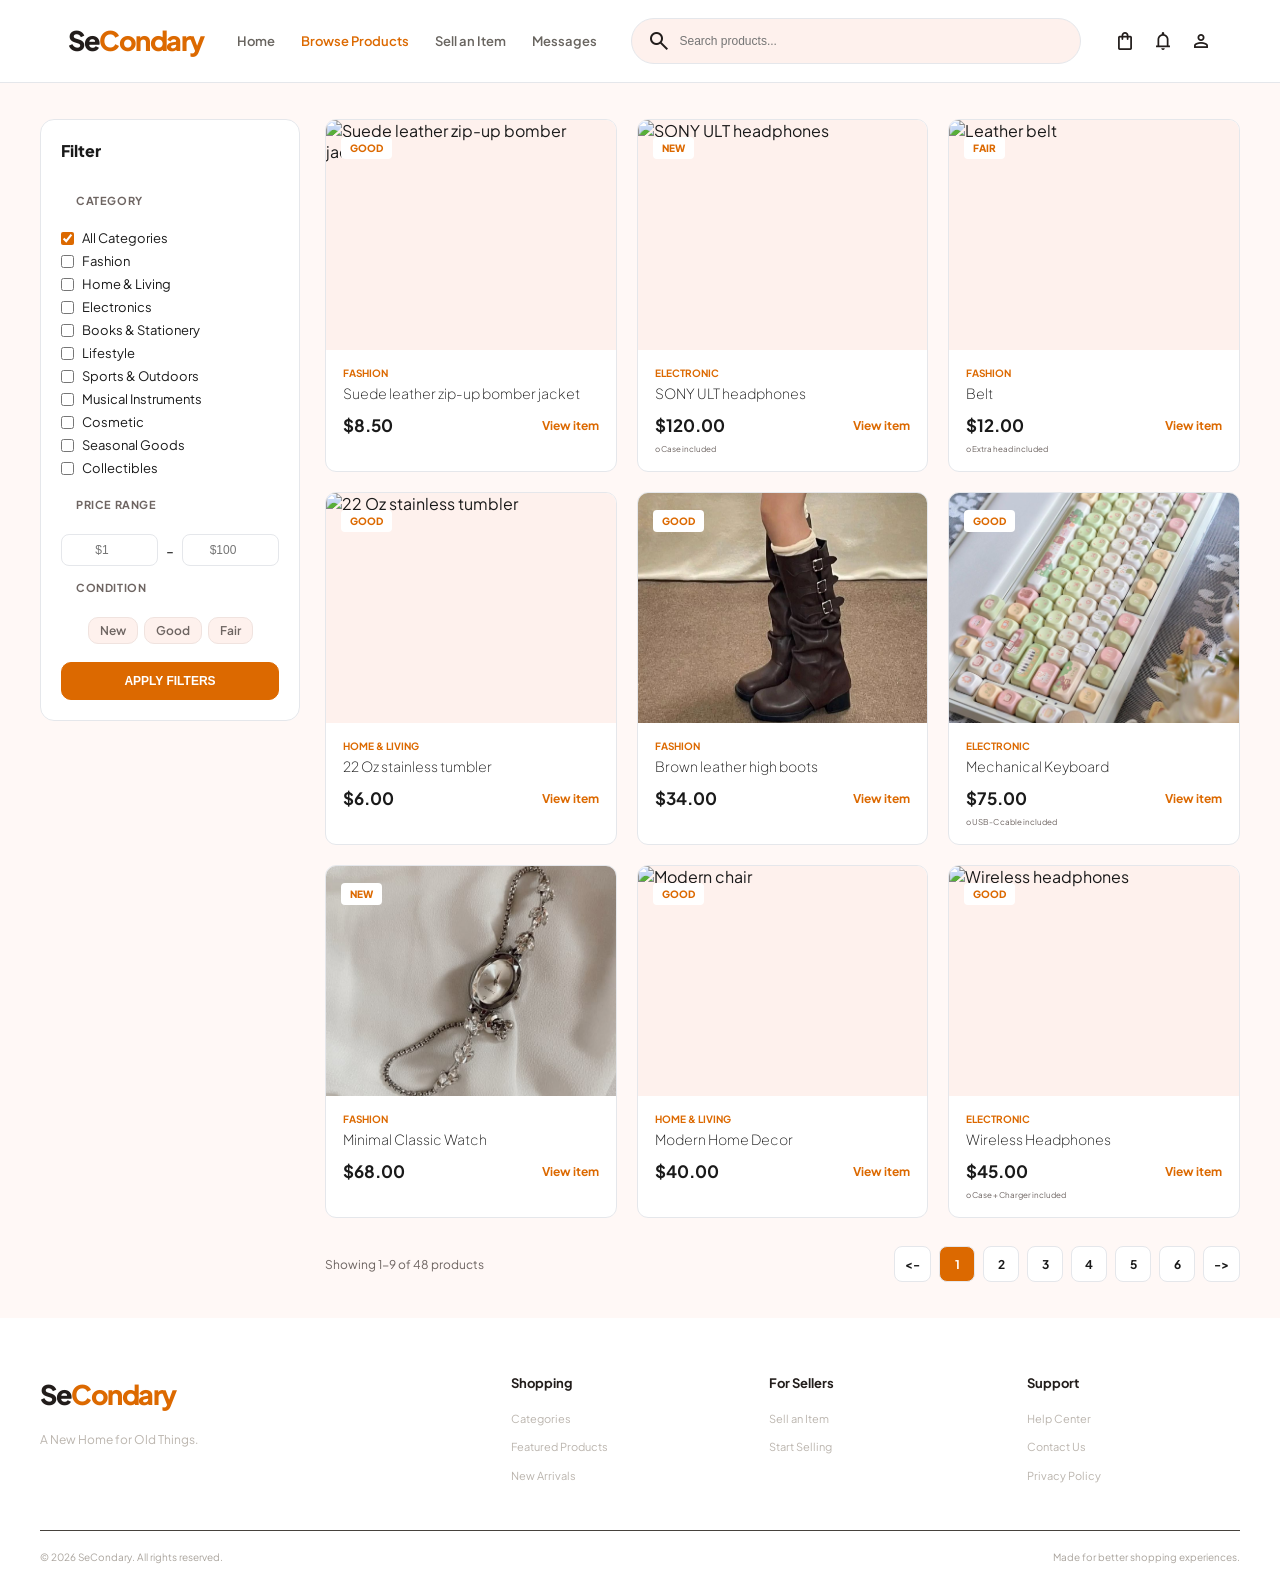
==== browseproduct.html @ 4f3f49e9 "Add files via upload Browse product pages" ====
<!DOCTYPE html>
<html lang="en">
<head>
    <meta charset="UTF-8">
    <meta name="viewport" content="width=device-width, initial-scale=1.0">
    <title>Browse Products | SeCondary</title>
    <link rel="stylesheet" href="browserproduct.css">
    <link href="https://fonts.googleapis.com/css2?family=Plus+Jakarta+Sans:wght@400;500;600;700;800&display=swap" rel="stylesheet">
    <link href="https://fonts.googleapis.com/css2?family=Material+Symbols+Outlined" rel="stylesheet">
</head>
<body>

    <!-- HEADER -->
    <header class="site-header">
        <div class="header-container">
            <a href="index.html" class="logo">Se<span>Condary</span></a>

            <nav class="main-nav">
                <a href="index.html">Home</a>
                <a href="browseproduct.html" class="active">Browse Products</a>
                <a href="sell-item.html">Sell an Item</a>
                <a href="chat.html">Messages</a>
            </nav>

            <form class="search-box">
                <span class="material-symbols-outlined">search</span>
                <input type="search" placeholder="Search products...">
            </form>

            <div class="header-actions">
                <a href="#" aria-label="Shopping bag">
                    <span class="material-symbols-outlined">shopping_bag</span>
                </a>
                <a href="#" aria-label="Notifications">
                    <span class="material-symbols-outlined">notifications</span>
                </a>
                <a href="user.html" aria-label="My account">
                    <span class="material-symbols-outlined">person</span>
                </a>
            </div>
        </div>
    </header>

    <main class="browse-page">
        <div class="browse-container">
            <aside class="Sidebar">
                <h2>Filter</h2>
                    <!--"filter-group" -->
                <div >
                    <p>Category</p>
                    <label><input type="checkbox" checked> All Categories</label>
                    <label><input type="checkbox"> Fashion</label>
                    <label><input type="checkbox"> Home & Living</label>
                    <label><input type="checkbox"> Electronics</label>
                    <label><input type="checkbox"> Books & Stationery </label>
                    <label><input type="checkbox"> Lifestyle</label>
                    <label><input type="checkbox"> Sports & Outdoors </label>
                    <label><input type="checkbox"> Musical Instruments </label>
                    <label><input type="checkbox"> Cosmetic </label>
                    <label><input type="checkbox"> Seasonal Goods </label>
                    <label><input type="checkbox"> Collectibles </label>

                    <p>Price Range</p>
                    <form class="price-form">
                        <input type="number" min="0" placeholder="$1" aria-label="Minimum price">
                        <span>-</span>
                        <input type="number" min="0" placeholder="$100" aria-label="Maximum price">
                    </form>

                    <p>Condition</p>
                    <ul>
                        <li>New</li>
                        <li>Good</li>
                        <li>Fair</li>
                    </ul>
                </div>
                <button type="button" class="apply">Apply filters</button>

            </aside>
                <!-- Page1 -->
            <div class="browse-results">
                <div class="product-list">
                    <article class="product-card">
                        <div class="card-top-tag">
                            <span class="tag">Good</span>
                        </div>
                        <div class="card-img-container">
                            <div class="item-illustration">
                                <img src="/products/Suedeleatherjacket.jpg" alt="Suede leather zip-up bomber jacket" class="product-img">
                            </div>
                        </div>
                        <div class="card-details">
                            <div class="card-meta">FASHION</div>
                            <h3 class="product-title">Suede leather zip-up bomber jacket</h3>
                            <div class="price-row">
                                <span class="price">$8.50</span>
                                <a href="#" class="view-link">View item</a>
                            </div>
                        </div>
                    </article>

                    <article class="product-card ">
                        <div class="card-top-tag">
                            <span class="tag">New</span>
                        </div>
                        <div class="card-img-container">
                            <div class="item-illustration">
                                <img src="/products/sonyhead.jpg" alt="SONY ULT headphones" class="product-img">
                            </div>
                        </div>
                        <div class="card-details">
                            <div class="card-meta">ELECTRONIC</div>
                            <h3 class="product-title">SONY ULT headphones</h3>
                            <div class="price-row">
                                <span class="price">$120.00</span>
                                <a href="#" class="view-link">View item </a>
                            </div>
                            <p class="extraD"> o Case included</p>
                        </div>
                    </article>

                    <article class="product-card ">
                        <div class="card-top-tag">
                            <span class="tag">Fair</span>
                        </div>
                        <div class="card-img-container">
                            <div class="item-illustration">
                                <img src="products/Leatherbelt.jpg" alt="Leather belt" class="product-img">
                            </div>
                        </div>
                        <div class="card-details">
                            <div class="card-meta">FASHION</div>
                            <h3 class="product-title">Belt</h3>
                            <div class="price-row">
                                <span class="price">$12.00</span>
                                <a href="#" class="view-link">View item </a>
                            </div>
                            <p class="extraD">o Extra head included</p>
                        </div>
                    </article>

                    <article class="product-card ">
                        <div class="card-top-tag">
                            <span class="tag">Good</span>
                        </div>
                        <div class="card-img-container">
                            <div class="item-illustration">
                                <img src="/products/stainlesstumbler.jpg" alt="22 Oz stainless tumbler" class="product-img">
                            </div>
                        </div>
                        <div class="card-details">
                            <div class="card-meta">HOME & LIVING</div>
                            <h3 class="product-title">22 Oz stainless tumbler</h3>
                            <div class="price-row">
                                <span class="price">$6.00</span>
                                <a href="#" class="view-link">View item </a>
                            </div>
                        </div>
                    </article>

                    <article class="product-card ">
                        <div class="card-top-tag">
                            <span class="tag">Good</span>
                        </div>
                        <div class="card-img-container">
                            <div class="item-illustration">
                                <img src="image/boot.jpg" alt="Brown leather high boots" class="product-img">
                            </div>
                        </div>
                        <div class="card-details">
                            <div class="card-meta">FASHION</div>
                            <h3 class="product-title">Brown leather high boots</h3>
                            <div class="price-row">
                                <span class="price">$34.00</span>
                                <a href="#" class="view-link">View item </a>
                            </div>
                        </div>
                    </article>

                    <article class="product-card ">
                        <div class="card-top-tag">
                            <span class="tag">Good</span>
                        </div>
                        <div class="card-img-container">
                            <div class="item-illustration">
                                <img src="/image/keyboard.jpg" alt="Mechanical keyboard" class="product-img">
                            </div>
                        </div>
                        <div class="card-details">
                            <div class="card-meta">ELECTRONIC</div>
                            <h3 class="product-title">Mechanical Keyboard</h3>
                            <div class="price-row">
                                <span class="price">$75.00</span>
                                <a href="#" class="view-link">View item </a>
                            </div>
                            <p class="extraD">o USB-C cable included</p>
                        </div>
                    </article>

                    <article class="product-card ">
                        <div class="card-top-tag">
                            <span class="tag">New</span>
                        </div>
                        <div class="card-img-container">
                            <div class="item-illustration">
                                <img src="image/watch.jpg" alt="Minimal wristwatch" class="product-img">
                            </div>
                        </div>
                        <div class="card-details">
                            <div class="card-meta">FASHION</div>
                            <h3 class="product-title">Minimal Classic Watch</h3>
                            <div class="price-row">
                                <span class="price">$68.00</span>
                                <a href="#" class="view-link">View item </a>
                            </div>
                        </div>
                    </article>

                    <article class="product-card ">
                        <div class="card-top-tag">
                            <span class="tag">Good</span>
                        </div>
                        <div class="card-img-container">
                            <div class="item-illustration">
                                <img src="/products/modernchair.jpg" alt="Modern chair" class="product-img">
                            </div>
                        </div>
                        <div class="card-details">
                            <div class="card-meta">HOME & LIVING</div>
                            <h3 class="product-title">Modern Home Decor</h3>
                            <div class="price-row">
                                <span class="price">$40.00</span>
                                <a href="#" class="view-link">View item </a>
                            </div>
                        </div>
                    </article>

                    <article class="product-card">
                        <div class="card-top-tag">
                            <span class="tag">Good</span>
                        </div>
                        <div class="card-img-container">
                            <div class="item-illustration">
                                <img src="/products/Sonych520 .jpeg" alt="Wireless headphones" class="product-img">
                            </div>
                        </div>
                        <div class="card-details">
                            <div class="card-meta">ELECTRONIC</div>
                            <h3 class="product-title">Wireless Headphones</h3>
                            <div class="price-row">
                                <span class="price">$45.00</span>
                                <a href="#" class="view-link">View item</a>
                            </div>
                            <p class="extraD"> o Case + Charger included</p>
                        </div>
                    </article>
                </div>


                <div class="pagination-bar">
                    <p class="results-count">Showing 1-9 of 48 products</p>
                
                    <nav class="pagination" >
                        <span class="page-btn page-nav"> <- </span>
                        <a href="browseproduct.html" class="page-btn active">1</a>
                        <a href="browseproduct2.html" class="page-btn">2</a>
                        <a href="browseproduct3.html" class="page-btn">3</a>
                        <a href="browseproduct4.html" class="page-btn">4</a>
                        <a href="browseproduct5.html" class="page-btn">5</a>
                        <a href="browseproduct6.html" class="page-btn">6</a>
                        <a href="browseproduct2.html" class="page-btn page-nav">-></a>
                    </nav>
                </div>
            </div>
        </div>
    </main>

    <!-- FOOTER -->
    <footer class="site-footer">
        <div class="footer-container">
            <div class="footer-brand">
                <a href="index.html" class="logo">Se<span>Condary</span></a>
                <p>A New Home for Old Things.</p>
            </div>

            <div class="footer-column">
                <h3>Shopping</h3>
                <a href="index.html#categories">Categories</a>
                <a href="browseproduct.html">Featured Products</a>
                <a href="browseproduct.html">New Arrivals</a>
            </div>

            <div class="footer-column">
                <h3>For Sellers</h3>
                <a href="sell-item.html">Sell an Item</a>
                <a href="sell-item.html">Start Selling</a>
            </div>

            <div class="footer-column">
                <h3>Support</h3>
                <a href="#">Help Center</a>
                <a href="#">Contact Us</a>
                <a href="#">Privacy Policy</a>
            </div>
        </div>

        <div class="footer-bottom">
            <p>&copy; 2026 SeCondary. All rights reserved.</p>
            <p>Made for better shopping experiences.</p>
        </div>
    </footer>

</body>
</html>
---- browserproduct.css ----
@import url("color2.css");
@import url("header-footer.css");

* {
    box-sizing: border-box;
    margin: 0;
    padding: 0;
}

body {
    font-family: "Plus Jakarta Sans", sans-serif;
    background-color: var(--surface-base);
    color: var(--text-primary);
}

/* Search Box in Header */
.search-box {
    display: flex;
    align-items: center;
    gap: 9px;
    background: var(--surface-pill);
    border: 1px solid var(--border-default);
    border-radius: 30px;
    padding: 10px 15px;
    width: 450px;
}

.search-box .material-symbols-outlined {
    cursor: pointer;
}

.search-box input {
    border: none;
    outline: none;
    background-color: transparent;
    width: 100%;
    font-size: 12px;
    color: var(--text-primary);
}

/* Browse Page Layout */
.browse-page {
    padding: 36px 28px;
}

.browse-container {
    width: 1200px;
    margin: auto;
    display: grid;
    grid-template-columns: 260px minmax(0, 1fr);
    gap: 25px;
    align-items: start;
}

/* Sidebar Filters */
.Sidebar {
    background-color: var(--surface-card);
    border: 1px solid var(--border-default);
    border-radius: 14px;
    padding: 20px;
    display: flex;
    flex-direction: column;
    gap: 18px;
    position: sticky;
    top: 104px;
}

.Sidebar h2 {
    font-size: 16px;
    font-weight: 800;
    color: var(--text-primary);
}

.Sidebar p {
    font-size: 11px;
    font-weight: 700;
    letter-spacing: 0.6px;
    text-transform: uppercase;
    color: var(--text-secondary);
    margin-bottom: 8px;
    padding:15px;
}

.Sidebar label {
    display: flex;
    align-items: center;
    gap: 8px;
    font-size: 13px;
    margin-bottom: 7px;
    cursor: pointer;
    color: var(--text-primary);
}

.Sidebar label input[type="checkbox"] {
    accent-color: var(--brand-primary);
}

.price-form {
    display: flex;
    align-items: center;
    gap: 8px;
}

.price-form input {
    width: 100%;
    padding: 8px 10px;
    border: 1px solid var(--border-default);
    border-radius: 8px;
    font-size: 12px;
    text-align: center;
    background: var(--surface-card);
    color: var(--text-primary);
    outline: none;
    transition: border-color 0.2s;
}

.price-form input:focus {
    border-color: var(--brand-primary);
}

.Sidebar ul {
    list-style: none;
    display: flex;
    flex-wrap: wrap;
    gap: 6px;
    justify-content:  center;
}

.Sidebar ul li {
    padding: 5px 11px;
    font-size: 12px;
    font-weight: 600;
    color: var(--text-secondary);
    cursor: pointer;
    border-radius: 10px;
    border: 1px solid var(--border-subtle);
    background-color: var(--surface-pill);
    transition: background-color 0.2s, color 0.2s, border-color 0.2s;
}

.Sidebar ul li:hover {
    background-color: var(--brand-primary);
    color: var(--text-on-primary);
    border-color: var(--brand-primary);
}

.Sidebar .apply {
    width: 100%;
    background-color: var(--brand-primary);
    color: var(--text-on-primary);
    border: 1px solid var(--brand-primary);
    text-align: center;
    padding: 11px 16px;
    border-radius: 10px;
    cursor: pointer;
    font-size: 12px;
    font-weight: 700;
    text-transform: uppercase;
    transition: background-color 0.2s, border-color 0.2s;
}

.Sidebar .apply:hover {
    background-color: var(--brand-primary-hover);
    border-color: var(--brand-primary-hover);
}

/* Product Cards Grid */
.browse-results {
    min-width: 0;
}

.product-list {
    display: grid;
    grid-template-columns: repeat(3, minmax(0, 1fr));
    gap: 20px;
}

.product-card {
    background-color: var(--surface-card);
    border: 1px solid var(--border-default);
    border-radius: 11px;
    overflow: hidden;
    display: flex;
    flex-direction: column;
    position: relative;
    transition: transform 0.2s ease;
}

.product-card:hover {
    transform: translateY(-5px);
}

.card-img-container {
    height: 230px;
    width: 100%;
    background-color: var(--surface-pill);
    position: relative;
    overflow: hidden;
}

.item-illustration,
.item-illustration img {
    width: 100%;
    height: 100%;
}

.product-img {
    display: block;
    width: 100%;
    height: 100%;
    object-fit: cover;
}

.card-top-tag {
    position: absolute;
    top: 15px;
    left: 15px;
    z-index: 1;
}

.tag {
    background-color: var(--surface-card);
    color: var(--brand-primary);
    font-size: 10px;
    font-weight: 800;
    padding: 5px 9px;
    border-radius: 4px;
    text-transform: uppercase;
}

.card-details {
    padding: 17px;
    display: flex;
    flex-direction: column;
}

.card-meta {
    font-size: 10px;
    font-weight: 700;
    color: var(--brand-primary);
    text-transform: uppercase;
    margin-bottom: 5px;
}

.product-title {
    font-size: 14px;
    font-weight: lighter;
    color: var(--text-primary);
    margin-bottom: 12px;
}

.price-row {
    margin-top: auto;
    display: flex;
    justify-content: space-between;
    align-items: center;
    gap: 10px;
}

.price {
    font-size: 17px;
    font-weight: 700;
    color: var(--text-primary);
}

.view-link {
    font-size: 12px;
    font-weight: 700;
    color: var(--brand-primary);
    text-decoration: none;
}

.view-link:hover {
    color: var(--text-secondary);
}

.extraD {
    font-size: 8px;
    color: var(--text-secondary);
    margin-top: 8px;
}

.results-count {
    font-size: 12px;
    color: var(--text-secondary);
    margin-top: 22px;
}
.pagination-bar {
  margin-top: 28px;
  display: flex;
  align-items: center;
  justify-content: space-between;
  flex-wrap: wrap;
  gap: 16px;
}

.results-count {
  font-size: 12px;
  color: var(--text-secondary);
  margin: 0;
}

.pagination {
  display: flex;
  align-items: center;
  flex-wrap: wrap;
  gap: 8px;
}

.page-btn {
  min-width: 36px;
  height: 36px;
  padding: 0 10px;
  border-radius: 8px;
  border: 1px solid var(--border-default);
  background-color: var(--surface-card);
  color: var(--text-primary);
  text-decoration: none;
  font-family: inherit;
  font-size: 12px;
  font-weight: 700;
  cursor: pointer;
  display: inline-flex;
  align-items: center;
  justify-content: center;
  transition: background-color 0.2s, color 0.2s;
}

/* The page buttons */
.page-btn:hover:not(.active) {
  background-color: var(--surface-hover);
  color: var(--brand-primary);
}

.page-btn.active {
  background-color: var(--brand-primary);
  color: var(--text-on-primary);
}


/* Responsive Design */
@media (max-width: 950px) {
    .product-list {
        grid-template-columns: repeat(2, minmax(0, 1fr));
    }
}

@media (max-width: 650px) {
    .search-box {
        display: none;
    }

    .browse-page {
        padding: 24px 16px 50px;
    }

    .product-list {
        grid-template-columns: repeat(2, minmax(0, 1fr));
        gap: 12px;
    }

    .card-img-container {
        height: 160px;
    }

    .card-details {
        padding: 12px;
    }

    .product-title {
        font-size: 12px;
    }

    .price {
        font-size: 15px;
    }
}
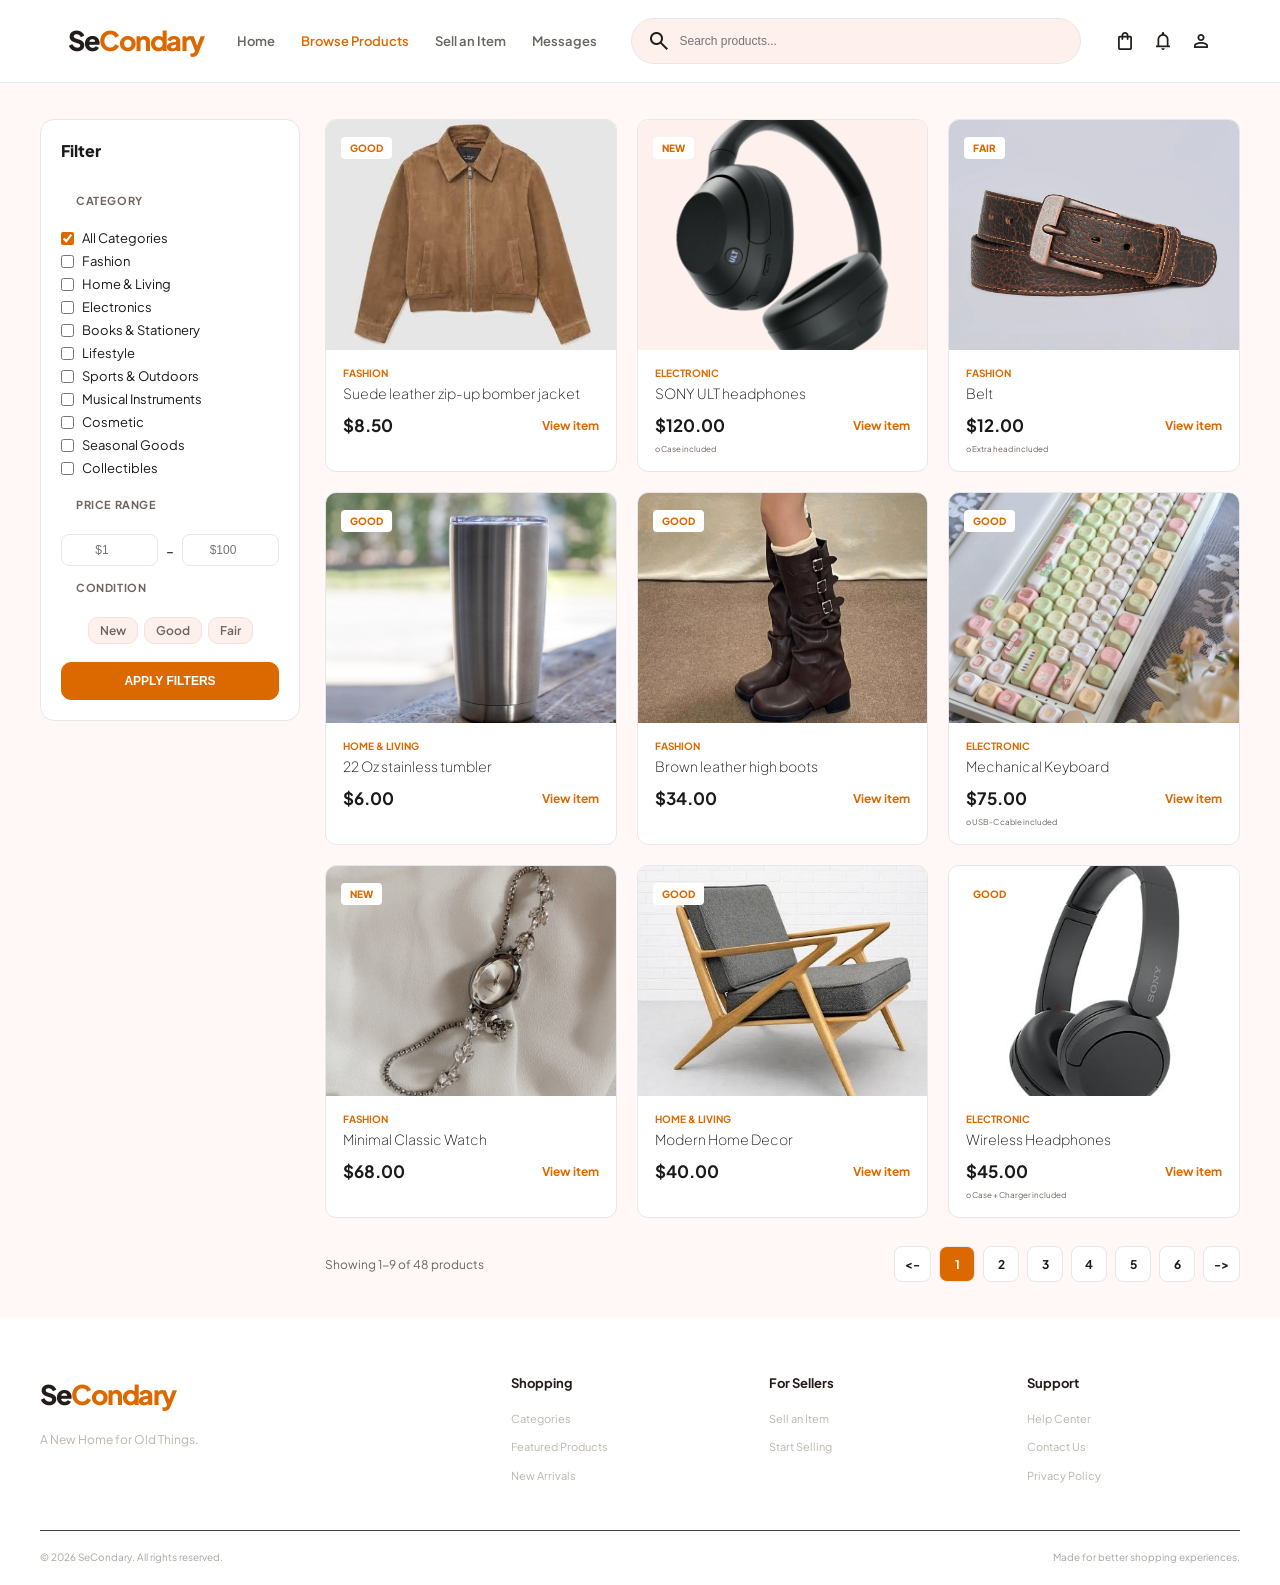
==== commit 74ded036: "Both's part / browsing products" ====
--- a/browseproduct.html
+++ b/browseproduct.html
@@ -1,3 +1,5 @@
+<!-- /* SAO, Rethpheaktraboth's part */ -->
+
 <!DOCTYPE html>
 <html lang="en">
 <head>
--- a/browserproduct.css
+++ b/browserproduct.css
@@ -1,6 +1,6 @@
 @import url("color2.css");
 @import url("header-footer.css");
-
+/* SAO, Rethpheaktraboth's part */
 * {
     box-sizing: border-box;
     margin: 0;
@@ -337,41 +337,74 @@
   color: var(--text-on-primary);
 }
 
-
 /* Responsive Design */
-@media (max-width: 950px) {
+@media (max-width: 768px) {
+    .search-box {
+        display: flex;
+        width: 100%;
+        max-width: 400px;
+    }
+    .browse-page {
+        padding: 24px 16px 50px;
+    }
+    .browse-container {
+        width: 100%;
+        grid-template-columns: 1fr;
+    }
+    .Sidebar {
+        position: static;
+        width: 100%;
+    }
     .product-list {
         grid-template-columns: repeat(2, minmax(0, 1fr));
-    }
-}
-
-@media (max-width: 650px) {
+        gap: 14px;
+    }
+    .card-img-container {
+        height: 180px;
+    }
+    .card-details {
+        padding: 14px;
+    }
+    .product-title {
+        font-size: 13px;
+    }
+    .price {
+        font-size: 16px;
+    }
+}
+
+@media (max-width: 440px) {
     .search-box {
-        display: none;
-    }
-
+        display: flex;
+        width: 100%;
+        max-width: 150px;
+        padding: 6px 10px;
+    }
     .browse-page {
-        padding: 24px 16px 50px;
-    }
-
+        padding: 20px 12px 40px;
+    }
+    .browse-container {
+        width: 100%;
+        grid-template-columns: 1fr;
+    }
+    .Sidebar {
+        position: static;
+        width: 100%;
+    }
     .product-list {
         grid-template-columns: repeat(2, minmax(0, 1fr));
-        gap: 12px;
-    }
-
+        gap: 10px;
+    }
     .card-img-container {
-        height: 160px;
-    }
-
+        height: 150px;
+    }
     .card-details {
-        padding: 12px;
-    }
-
+        padding: 10px;
+    }
     .product-title {
         font-size: 12px;
     }
-
     .price {
-        font-size: 15px;
-    }
-}
+        font-size: 14px;
+    }
+}
